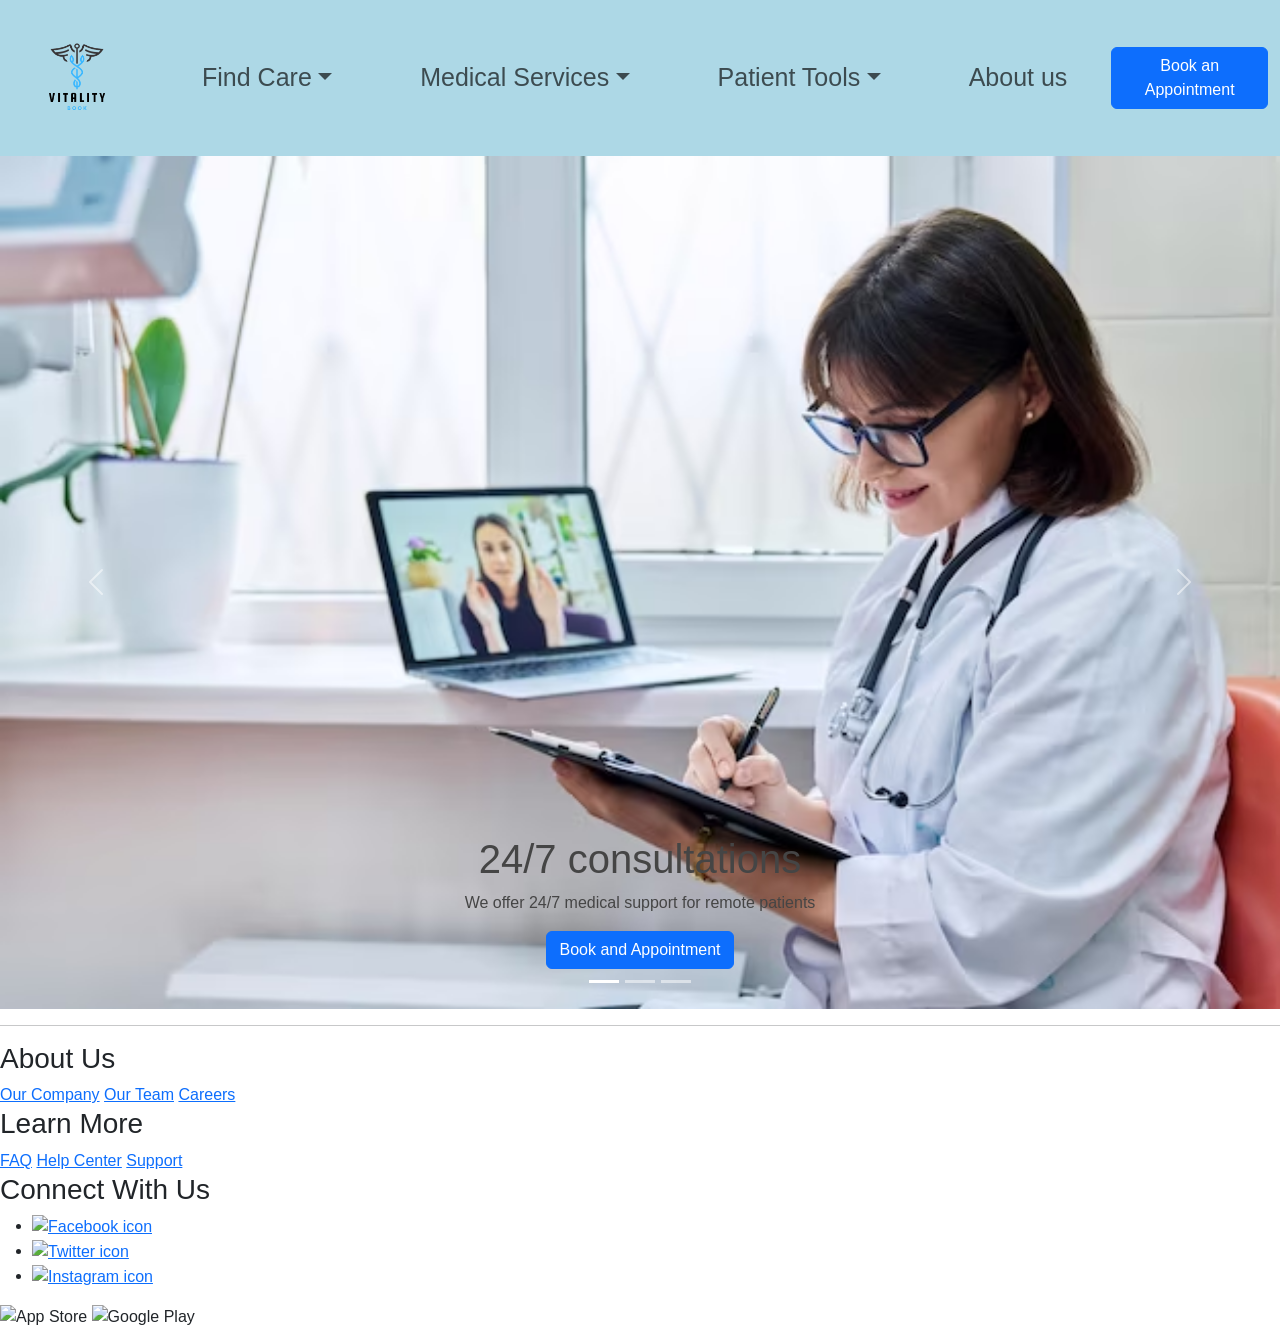
==== index.html @ 5de540a4 "add modified index.html" ====
<!DOCTYPE html>
<html lang="en">
  <head>
    <meta charset="UTF-8" />
    <meta name="viewport" content="width=device-width, initial-scale=1.0" />
    <link
      rel="stylesheet"
      href="https://cdn.jsdelivr.net/npm/bootstrap@5.2.0/dist/css/bootstrap.min.css"
    />
    <script src="https://ajax.googleapis.com/ajax/libs/jquery/3.6.0/jquery.min.js"></script>
    <script src="https://cdn.jsdelivr.net/npm/bootstrap@5.2.0/dist/js/bootstrap.bundle.min.js"></script>

    <title>Document</title>
    <style>
      body {
        font-family: "Josefin Sans", sans-serif;
      }
      .navbar {
        background-color: #add8e6;
        font-size: 25px;
      }

      .navbar-nav {
        width: 100%;
        justify-content: space-around;
      }

      .navbar-nav .nav-item {
        text-align: center;
      }

      .navbar-nav .nav-link {
        display: block;
        padding: 8px 16px;
      }

      .navbar-toggler {
        order: -1;
      }

      .navbar-nav .btn {
        display: flex;
        align-items: center;
      }

      .hero-desc {
        color: #454545;
      }
    </style>
  </head>
  <body>
    <nav class="navbar navbar-expand-lg navbar-light">
      <div class="container-fluid">
        <!-- Logo -->
        <a class="navbar-brand" href="#">
          <img
            src="img/vit_book_logo.png"
            alt="Your Logo"
            height="130px"
            class="d-inline-block align-top"
          />
        </a>

        <!-- Navbar toggler button for small screens -->
        <button
          class="navbar-toggler"
          type="button"
          data-bs-toggle="collapse"
          data-bs-target="#navbarNav"
        >
          <span class="navbar-toggler-icon"></span>
        </button>

        <!-- Hamburger Icon for responsiveness -->
        <div class="collapse navbar-collapse" id="navbarNav">
          <ul class="navbar-nav">
            <!-- Dropdown 1 -->
            <li class="nav-item dropdown">
              <a
                class="nav-link dropdown-toggle"
                role="button"
                data-bs-toggle="dropdown"
                >Find Care</a
              >
              <ul class="dropdown-menu">
                <li><a class="dropdown-item" href="#">Find a Provider</a></li>
                <li><a class="dropdown-item" href="#">Find a Location</a></li>
                <li><a class="dropdown-item" href="#">ER/Urgent Care</a></li>
              </ul>
            </li>

            <!-- Dropdown 2 -->
            <li class="nav-item dropdown">
              <a
                class="nav-link dropdown-toggle"
                role="button"
                data-bs-toggle="dropdown"
                >Medical Services</a
              >
              <ul class="dropdown-menu">
                <li><a class="dropdown-item" href="#">Primary Care</a></li>
                <li><a class="dropdown-item" href="#">Cancer Care</a></li>
                <li><a class="dropdown-item" href="#">Neurosciences</a></li>
                <li>
                  <a class="dropdown-item" href="#">More Health Services</a>
                </li>
              </ul>
            </li>

            <!-- Dropdown 3 -->
            <li class="nav-item dropdown">
              <a
                class="nav-link dropdown-toggle"
                role="button"
                data-bs-toggle="dropdown"
                >Patient Tools</a
              >
              <ul class="dropdown-menu">
                <li><a class="dropdown-item" href="#">Patient Portal</a></li>
                <li><a class="dropdown-item" href="#">Pay my Bill</a></li>
                <li><a class="dropdown-item" href="#">Medical Records</a></li>
              </ul>
            </li>

            <!-- About link -->
            <li class="nav-item">
              <a class="nav-link" href="#">About us</a>
            </li>
          </ul>

          <!-- Button -->
          <button class="btn btn-primary">Book an Appointment</button>
        </div>
      </div>
    </nav>

    <!-- END OF NAVBAR -->

    <!-- START OF HERO SECTION -->

    <!-- carousel hero section -->

    <div
      id="vitality-hero"
      class="carousel slide"
      data-bs-ride="carousel"
      data-bs-interval="6000"
    >
      <div class="carousel-indicators">
        <button
          data-bs-target="#vitality-hero"
          data-bs-slide-to="0"
          class="active"
        ></button>
        <button data-bs-target="#vitality-hero" data-bs-slide-to="1"></button>
        <button data-bs-target="#vitality-hero" data-bs-slide-to="2"></button>
      </div>

      <!-- Carousel images section -->

      <div class="carousel-inner">
        <div class="carousel-item active">
          <img
            src="img/online-consultation.avif"
            alt="online consultation"
            class="d-block w-100"
          />
          <div class="carousel-caption d-none d-md-block">
            <h1 class="hero-desc">24/7 consultations</h1>
            <p class="hero-desc">
              We offer 24/7 medical support for remote patients
            </p>
            <button class="btn btn-primary" href="#">
              Book and Appointment
            </button>
          </div>
        </div>

        <div class="carousel-item">
          <img
            src="img/online-prescription.webp"
            alt="online-prescription"
            class="d-block w-100"
          />
          <div class="carousel-caption d-none d-md-block">
            <h1 class="hero-desc">Online Prescriptions</h1>
            <p class="hero-desc">
              We give out online prescriptions to our clients
            </p>
            <button class="btn btn-primary" href="#">
              Book and Appointment
            </button>
          </div>
        </div>

        <div class="carousel-item">
          <img
            src="img/online-consultation-2.jpg"
            alt="online-consultation"
            class="d-block w-100"
          />
          <div class="carousel-caption d-none d-md-block">
            <h1 class="hero-desc">100% Online consultations</h1>
            <p class="hero-desc">
              We offer online consultations with our medical professionals
            </p>
            <button class="btn btn-primary" href="#">
              Book and Appointment
            </button>
          </div>
        </div>
      </div>

      <!-- Hero Section Control buttons -->
      <button
        class="carousel-control-prev"
        type="button"
        data-bs-target="#vitality-hero"
        data-bs-slide="prev"
      >
        <span class="carousel-control-prev-icon"></span>
      </button>

      <button
        class="carousel-control-next"
        type="button"
        data-bs-target="#vitality-hero"
        data-bs-slide="next"
      >
        <span class="carousel-control-next-icon"></span>
      </button>
    </div>

    <!-- END OF HERO SECTION -->

    <!-- FOOTER SECTION -->
    <footer class="footer">
      <hr class="footer-divider" />
      <!-- Divider -->

      <div class="footer-container">
        <!-- Section 1 -->
        <div class="footer-section">
          <h3>About Us</h3>
          <a href="#">Our Company</a>
          <a href="#">Our Team</a>
          <a href="#">Careers</a>
        </div>

        <!-- Section 2 -->
        <div class="footer-section">
          <h3>Learn More</h3>
          <a href="#">FAQ</a>
          <a href="#">Help Center</a>
          <a href="#">Support</a>
        </div>

        <!-- Section 3 -->
        <div class="footer-section">
          <h3>Connect With Us</h3>
          <ul class="social-icons">
            <li>
              <a href="#" aria-label="Follow us on Facebook"
                ><img
                  src="img/facebookicon.jpeg"
                  alt="Facebook icon"
                  class="social-icon"
              /></a>
            </li>
            <li>
              <a href="#" aria-label="Follow us on Twitter"
                ><img
                  src="img/twitterlogo.jpeg"
                  alt="Twitter icon"
                  class="social-icon"
              /></a>
            </li>
            <li>
              <a href="#" aria-label="Follow us on Instagram"
                ><img
                  src="img/instagramlogo.jpeg"
                  alt="Instagram icon"
                  class="social-icon"
              /></a>
            </li>
          </ul>
        </div>

        <!-- App Store Links -->
        <div class="app-stores">
          <img src="appstore.png" alt="App Store" />
          <img src="googleplay.png" alt="Google Play" />
        </div>
      </div>
    </footer>
  </body>
</html>
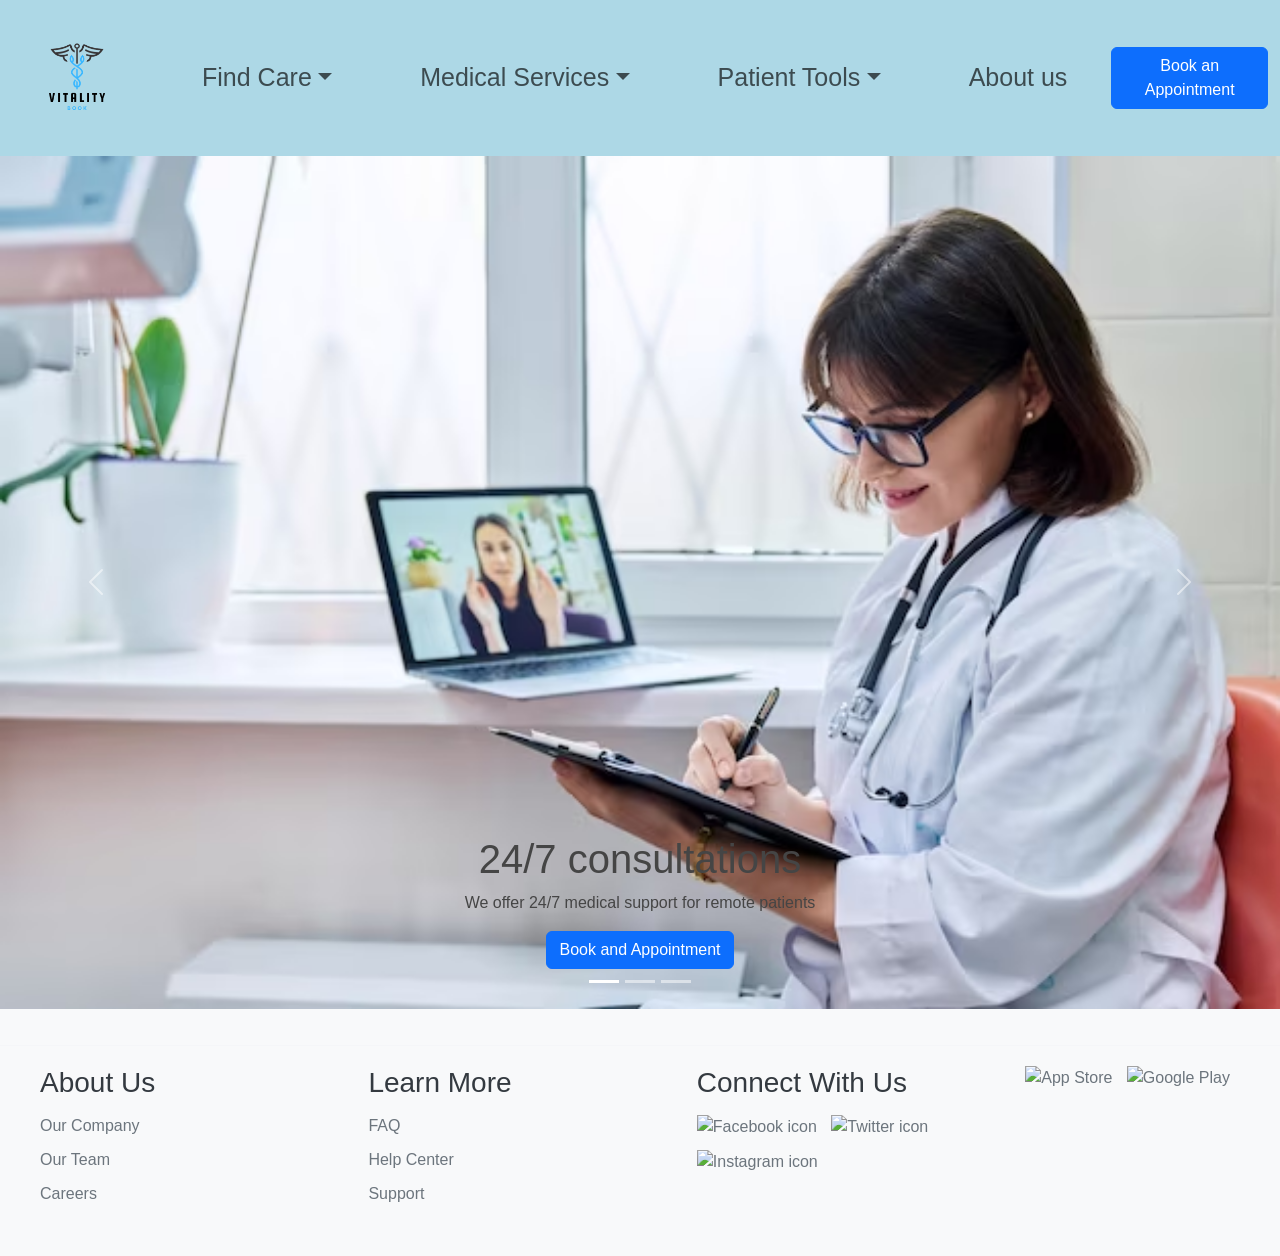
==== commit 0290a0a5: "Added index.html" ====
--- a/index.html
+++ b/index.html
@@ -9,6 +9,7 @@
     />
     <script src="https://ajax.googleapis.com/ajax/libs/jquery/3.6.0/jquery.min.js"></script>
     <script src="https://cdn.jsdelivr.net/npm/bootstrap@5.2.0/dist/js/bootstrap.bundle.min.js"></script>
+    <link rel="stylesheet" href="styles.css" />
 
     <title>Document</title>
     <style>
--- a/styles.css
+++ b/styles.css
@@ -0,0 +1,60 @@
+.footer {
+  background-color: #f8f9fa;
+  padding: 20px 0;
+  color: #6c757d;
+}
+
+.footer-divider {
+  border-top: 1px solid #e9ecef;
+  margin-bottom: 20px;
+}
+
+.footer-container {
+  display: flex;
+  flex-wrap: wrap;
+  justify-content: space-around;
+  max-width: 1200px;
+  margin: 0 auto;
+}
+
+.footer-section {
+  flex: 1;
+  min-width: 200px;
+  margin-bottom: 20px;
+}
+
+.footer-section h3 {
+  color: #343a40;
+  margin-bottom: 15px;
+}
+
+.footer-section a {
+  display: block;
+  color: inherit;
+  text-decoration: none;
+  margin-bottom: 10px;
+}
+
+.footer-section a:hover {
+  text-decoration: underline;
+}
+
+.social-icons {
+  list-style: none;
+  padding: 0;
+}
+
+.social-icons li {
+  display: inline-block;
+  margin-right: 10px;
+}
+
+.social-icon {
+  width: 32px;
+  height: auto;
+}
+
+.app-stores img {
+  max-width: 150px;
+  margin-right: 10px;
+}
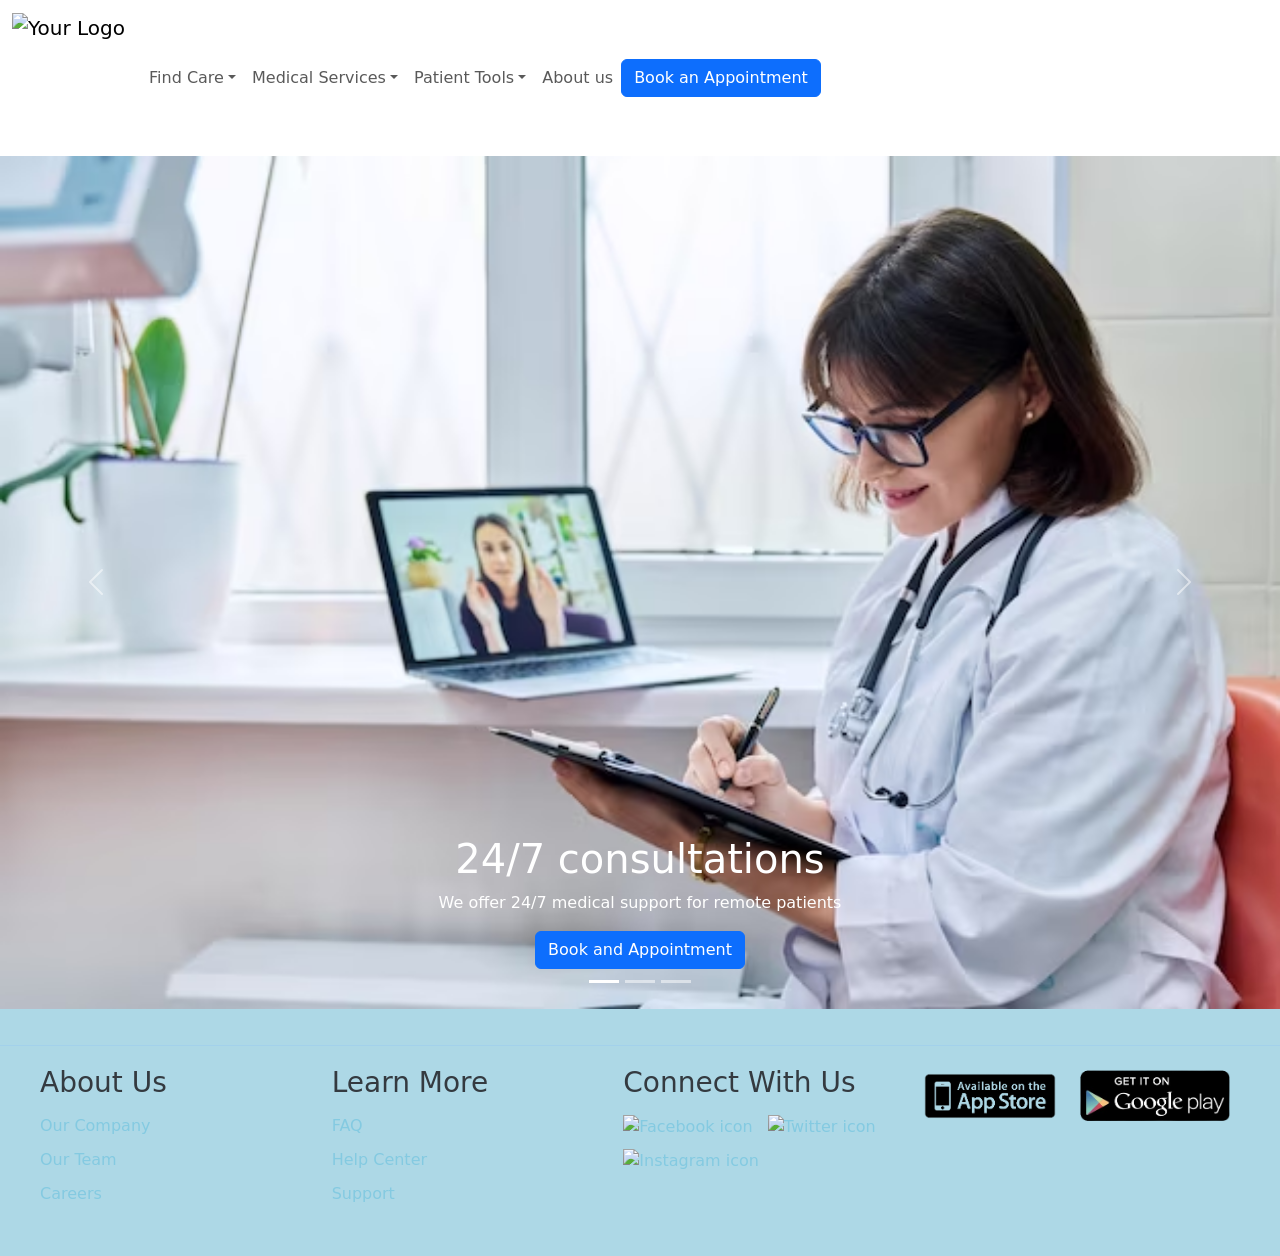
==== commit 44fe7b50: "Added modified index.html" ====
--- a/index.html
+++ b/index.html
@@ -12,42 +12,6 @@
     <link rel="stylesheet" href="styles.css" />
 
     <title>Document</title>
-    <style>
-      body {
-        font-family: "Josefin Sans", sans-serif;
-      }
-      .navbar {
-        background-color: #add8e6;
-        font-size: 25px;
-      }
-
-      .navbar-nav {
-        width: 100%;
-        justify-content: space-around;
-      }
-
-      .navbar-nav .nav-item {
-        text-align: center;
-      }
-
-      .navbar-nav .nav-link {
-        display: block;
-        padding: 8px 16px;
-      }
-
-      .navbar-toggler {
-        order: -1;
-      }
-
-      .navbar-nav .btn {
-        display: flex;
-        align-items: center;
-      }
-
-      .hero-desc {
-        color: #454545;
-      }
-    </style>
   </head>
   <body>
     <nav class="navbar navbar-expand-lg navbar-light">
@@ -55,7 +19,7 @@
         <!-- Logo -->
         <a class="navbar-brand" href="#">
           <img
-            src="img/vit_book_logo.png"
+            src="img/vitality_book.png"
             alt="Your Logo"
             height="130px"
             class="d-inline-block align-top"
@@ -263,7 +227,7 @@
             <li>
               <a href="#" aria-label="Follow us on Facebook"
                 ><img
-                  src="img/facebookicon.jpeg"
+                  src="img/fb_logo.png"
                   alt="Facebook icon"
                   class="social-icon"
               /></a>
@@ -271,7 +235,7 @@
             <li>
               <a href="#" aria-label="Follow us on Twitter"
                 ><img
-                  src="img/twitterlogo.jpeg"
+                  src="img/x_logo.webp"
                   alt="Twitter icon"
                   class="social-icon"
               /></a>
@@ -279,7 +243,7 @@
             <li>
               <a href="#" aria-label="Follow us on Instagram"
                 ><img
-                  src="img/instagramlogo.jpeg"
+                  src="img/instagram_logo.png"
                   alt="Instagram icon"
                   class="social-icon"
               /></a>
@@ -289,8 +253,8 @@
 
         <!-- App Store Links -->
         <div class="app-stores">
-          <img src="appstore.png" alt="App Store" />
-          <img src="googleplay.png" alt="Google Play" />
+          <img src="img/app_store.png" alt="App Store" />
+          <img src="img/google_play.png" alt="Google Play" />
         </div>
       </div>
     </footer>
--- a/styles.css
+++ b/styles.css
@@ -1,11 +1,11 @@
 .footer {
-  background-color: #f8f9fa;
+  background-color: lightblue;
   padding: 20px 0;
-  color: #6c757d;
+  color: rgb(132, 202, 225);
 }
 
 .footer-divider {
-  border-top: 1px solid #e9ecef;
+  border-top: 1px solid #85bdf5;
   margin-bottom: 20px;
 }
 
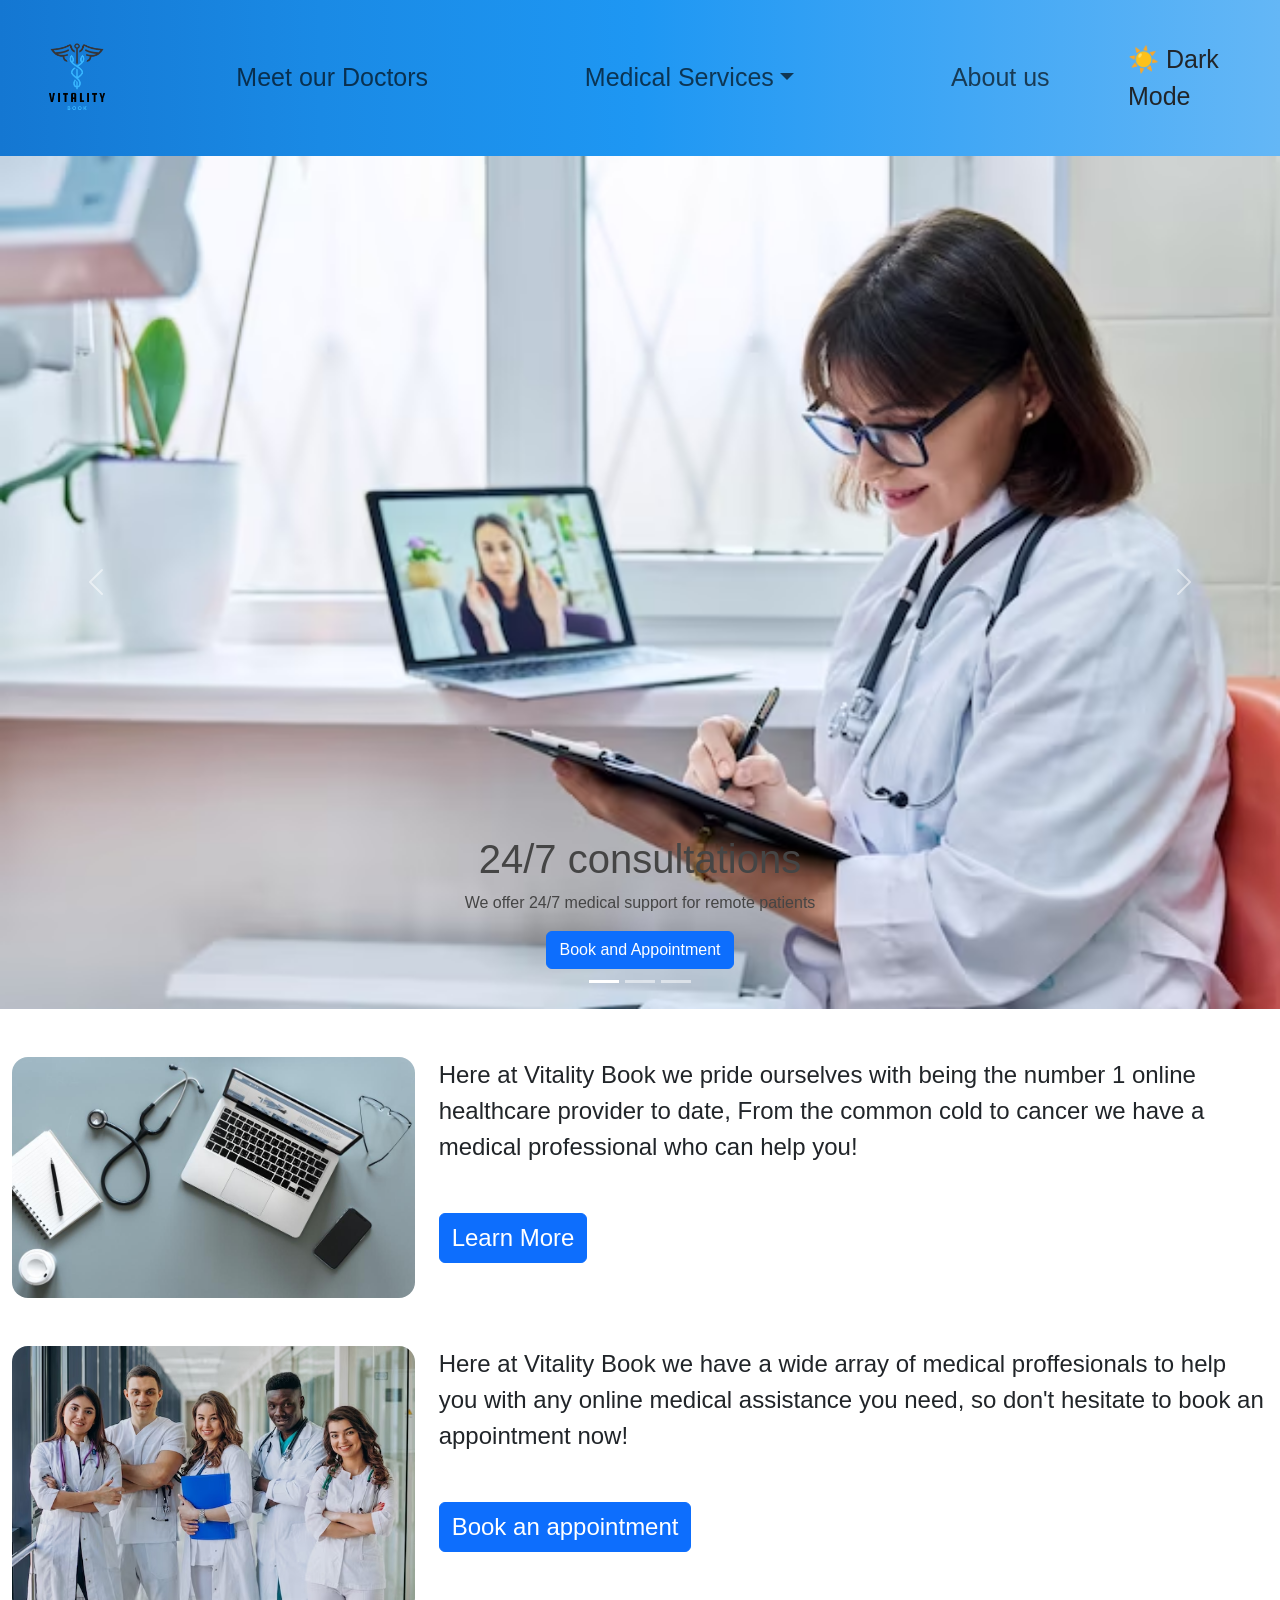
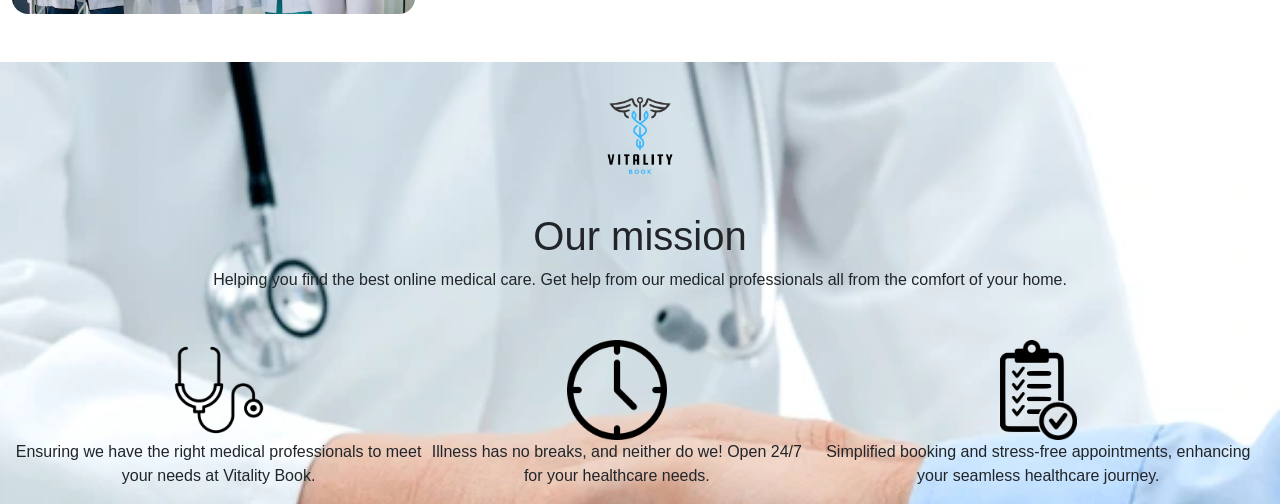
==== commit 350c946f: "test" ====
--- a/index.html
+++ b/index.html
@@ -9,17 +9,20 @@
     />
     <script src="https://ajax.googleapis.com/ajax/libs/jquery/3.6.0/jquery.min.js"></script>
     <script src="https://cdn.jsdelivr.net/npm/bootstrap@5.2.0/dist/js/bootstrap.bundle.min.js"></script>
-    <link rel="stylesheet" href="styles.css" />
-
-    <title>Document</title>
+
+    <title>Vitality book-Home</title>
+    <link rel="stylesheet" href="CSS files/CSS-navbar&fonts.css" />
+    <link rel="stylesheet" href="CSS files/CSS-Darkmode.css" />
+    <link rel="stylesheet" href="CSS files/CSS-Home.css" />
+    <script src="JS files/darkmode.js"></script>
   </head>
   <body>
-    <nav class="navbar navbar-expand-lg navbar-light">
+    <nav class="navbar navbar-expand-lg sticky-top">
       <div class="container-fluid">
         <!-- Logo -->
-        <a class="navbar-brand" href="#">
-          <img
-            src="img/vitality_book.png"
+        <a class="navbar-brand" href="mp2-home.html">
+          <img
+            src="img/vit_book_logo.png"
             alt="Your Logo"
             height="130px"
             class="d-inline-block align-top"
@@ -35,26 +38,16 @@
         >
           <span class="navbar-toggler-icon"></span>
         </button>
-
-        <!-- Hamburger Icon for responsiveness -->
+        <!-- Meet our doctors link -->
         <div class="collapse navbar-collapse" id="navbarNav">
           <ul class="navbar-nav">
-            <!-- Dropdown 1 -->
-            <li class="nav-item dropdown">
-              <a
-                class="nav-link dropdown-toggle"
-                role="button"
-                data-bs-toggle="dropdown"
-                >Find Care</a
+            <li class="nav-item">
+              <a class="nav-link" href="mp2-meet_our_doctors.html"
+                >Meet our Doctors</a
               >
-              <ul class="dropdown-menu">
-                <li><a class="dropdown-item" href="#">Find a Provider</a></li>
-                <li><a class="dropdown-item" href="#">Find a Location</a></li>
-                <li><a class="dropdown-item" href="#">ER/Urgent Care</a></li>
-              </ul>
             </li>
 
-            <!-- Dropdown 2 -->
+            <!-- Dropdown -->
             <li class="nav-item dropdown">
               <a
                 class="nav-link dropdown-toggle"
@@ -72,29 +65,16 @@
               </ul>
             </li>
 
-            <!-- Dropdown 3 -->
-            <li class="nav-item dropdown">
-              <a
-                class="nav-link dropdown-toggle"
-                role="button"
-                data-bs-toggle="dropdown"
-                >Patient Tools</a
-              >
-              <ul class="dropdown-menu">
-                <li><a class="dropdown-item" href="#">Patient Portal</a></li>
-                <li><a class="dropdown-item" href="#">Pay my Bill</a></li>
-                <li><a class="dropdown-item" href="#">Medical Records</a></li>
-              </ul>
-            </li>
-
             <!-- About link -->
             <li class="nav-item">
               <a class="nav-link" href="#">About us</a>
             </li>
           </ul>
 
-          <!-- Button -->
-          <button class="btn btn-primary">Book an Appointment</button>
+          <!-- Darkmode Toggler -->
+          <div id="darkModeToggle" onclick="DarkMode()">
+            <span id="modeIcon">🌙</span> Dark Mode
+          </div>
         </div>
       </div>
     </nav>
@@ -106,19 +86,20 @@
     <!-- carousel hero section -->
 
     <div
-      id="vitality-hero"
+      id="site-hero"
       class="carousel slide"
       data-bs-ride="carousel"
-      data-bs-interval="6000"
+      data-bs-interval="5000"
+      id="hero-images"
     >
       <div class="carousel-indicators">
         <button
-          data-bs-target="#vitality-hero"
+          data-bs-target="#site-hero"
           data-bs-slide-to="0"
           class="active"
         ></button>
-        <button data-bs-target="#vitality-hero" data-bs-slide-to="1"></button>
-        <button data-bs-target="#vitality-hero" data-bs-slide-to="2"></button>
+        <button data-bs-target="#site-hero" data-bs-slide-to="1"></button>
+        <button data-bs-target="#site-hero" data-bs-slide-to="2"></button>
       </div>
 
       <!-- Carousel images section -->
@@ -135,7 +116,7 @@
             <p class="hero-desc">
               We offer 24/7 medical support for remote patients
             </p>
-            <button class="btn btn-primary" href="#">
+            <button class="btn btn-primary" href="mp2-book_appointment.html">
               Book and Appointment
             </button>
           </div>
@@ -152,7 +133,7 @@
             <p class="hero-desc">
               We give out online prescriptions to our clients
             </p>
-            <button class="btn btn-primary" href="#">
+            <button class="btn btn-primary" href="mp2-book_appointment.html">
               Book and Appointment
             </button>
           </div>
@@ -169,7 +150,7 @@
             <p class="hero-desc">
               We offer online consultations with our medical professionals
             </p>
-            <button class="btn btn-primary" href="#">
+            <button class="btn btn-primary" href="mp2-book_appointment.html">
               Book and Appointment
             </button>
           </div>
@@ -198,65 +179,85 @@
 
     <!-- END OF HERO SECTION -->
 
-    <!-- FOOTER SECTION -->
-    <footer class="footer">
-      <hr class="footer-divider" />
-      <!-- Divider -->
-
-      <div class="footer-container">
-        <!-- Section 1 -->
-        <div class="footer-section">
-          <h3>About Us</h3>
-          <a href="#">Our Company</a>
-          <a href="#">Our Team</a>
-          <a href="#">Careers</a>
-        </div>
-
-        <!-- Section 2 -->
-        <div class="footer-section">
-          <h3>Learn More</h3>
-          <a href="#">FAQ</a>
-          <a href="#">Help Center</a>
-          <a href="#">Support</a>
-        </div>
-
-        <!-- Section 3 -->
-        <div class="footer-section">
-          <h3>Connect With Us</h3>
-          <ul class="social-icons">
-            <li>
-              <a href="#" aria-label="Follow us on Facebook"
-                ><img
-                  src="img/fb_logo.png"
-                  alt="Facebook icon"
-                  class="social-icon"
-              /></a>
-            </li>
-            <li>
-              <a href="#" aria-label="Follow us on Twitter"
-                ><img
-                  src="img/x_logo.webp"
-                  alt="Twitter icon"
-                  class="social-icon"
-              /></a>
-            </li>
-            <li>
-              <a href="#" aria-label="Follow us on Instagram"
-                ><img
-                  src="img/instagram_logo.png"
-                  alt="Instagram icon"
-                  class="social-icon"
-              /></a>
-            </li>
-          </ul>
-        </div>
-
-        <!-- App Store Links -->
-        <div class="app-stores">
-          <img src="img/app_store.png" alt="App Store" />
-          <img src="img/google_play.png" alt="Google Play" />
-        </div>
-      </div>
-    </footer>
+    <div class="container-fluid mt-5">
+      <div class="row">
+        <div class="col-lg-4 max-height-200">
+          <img src="img/laptop.jpg" alt="laptop" class="img-fluid rounded-4" />
+        </div>
+        <div class="col-lg-8 fs-4">
+          Here at Vitality Book we pride ourselves with being the number 1
+          online healthcare provider to date, From the common cold to cancer we
+          have a medical professional who can help you!
+          <div>
+            <a href="#" class="btn btn-primary mt-5 fs-4">Learn More</a>
+          </div>
+        </div>
+      </div>
+    </div>
+
+    <div class="container-fluid mt-5">
+      <div class="row">
+        <div class="col-lg-4 max-height-200">
+          <img
+            src="img/doctor_team.avif"
+            alt="doctors"
+            class="img-fluid rounded-4"
+          />
+        </div>
+        <div class="col-lg-8 fs-4">
+          Here at Vitality Book we have a wide array of medical proffesionals to
+          help you with any online medical assistance you need, so don't
+          hesitate to book an appointment now!
+          <div>
+            <a
+              href="mp2-book_appointment.html"
+              class="btn btn-primary mt-5 fs-4"
+              >Book an appointment</a
+            >
+          </div>
+        </div>
+      </div>
+    </div>
+
+    <div class="container-fluid mt-5 ml-4 mr-4 text-center service">
+      <img
+        src="img/vit_book_logo.png"
+        alt="vitality book logo"
+        class="service-logo"
+      />
+      <h1 class="font-weight-bold">Our mission</h1>
+      <p>
+        Helping you find the best online medical care. Get help from our medical
+        professionals all from the comfort of your home.
+      </p>
+      <!-- Small logos to describe the service -->
+      <div class="d-flex justify-content-around mt-5">
+        <div class="text-center">
+          <img
+            src="img/stetoscope.png"
+            alt="stetoscope"
+            class="service-logo-1"
+          />
+          <p>
+            Ensuring we have the right medical professionals to meet your needs
+            at Vitality Book.
+          </p>
+        </div>
+        <div class="text-center">
+          <img src="img/clock.png" alt="clock" class="service-logo-1" />
+          <p>
+            Illness has no breaks, and neither do we! Open 24/7 for your
+            healthcare needs.
+          </p>
+        </div>
+        <div class="text-center">
+          <img src="img/checklist.png" alt="checklist" class="service-logo-1" />
+          <p>
+            Simplified booking and stress-free appointments, enhancing your
+            seamless healthcare journey.
+          </p>
+        </div>
+      </div>
+    </div>
   </body>
 </html>
--- a/CSS files/CSS-navbar&fonts.css
+++ b/CSS files/CSS-navbar&fonts.css
@@ -0,0 +1,47 @@
+body {
+  font-family: "Josefin Sans", sans-serif;
+}
+
+.navbar {
+  background: linear-gradient(
+    to right,
+    #1477d2,
+    #1a8ae5,
+    #1e97f3,
+    #41a7f5,
+    #64b7f6
+  );
+  font-size: 25px;
+}
+
+.navbar-nav {
+  width: 100%;
+  justify-content: space-around;
+}
+
+.navbar-nav .nav-item {
+  text-align: center;
+}
+
+.navbar-nav .nav-link {
+  display: block;
+  padding: 8px 16px;
+  transition: background 0.3s ease;
+}
+
+.navbar-nav .nav-link:hover {
+  background: #add8e6;
+}
+
+.navbar-toggler {
+  order: -1;
+}
+
+.navbar-nav .btn {
+  display: flex;
+  align-items: center;
+}
+
+.hero-desc {
+  color: #454545;
+}
--- a/CSS files/CSS-Darkmode.css
+++ b/CSS files/CSS-Darkmode.css
@@ -0,0 +1,12 @@
+body {
+  transition: background-color 1.5s;
+}
+
+.dark-mode {
+  background-color: #222;
+  color: #fff;
+}
+
+#darkModeToggle {
+  cursor: pointer;
+}
--- a/CSS files/CSS-Home.css
+++ b/CSS files/CSS-Home.css
@@ -0,0 +1,14 @@
+.service {
+  background-image: url(../img/congrats.webp);
+  background-size: cover;
+}
+
+.service-logo {
+  max-width: 150px;
+  height: auto;
+}
+
+.service-logo-1 {
+  max-width: 100px;
+  max-height: 100px;
+}
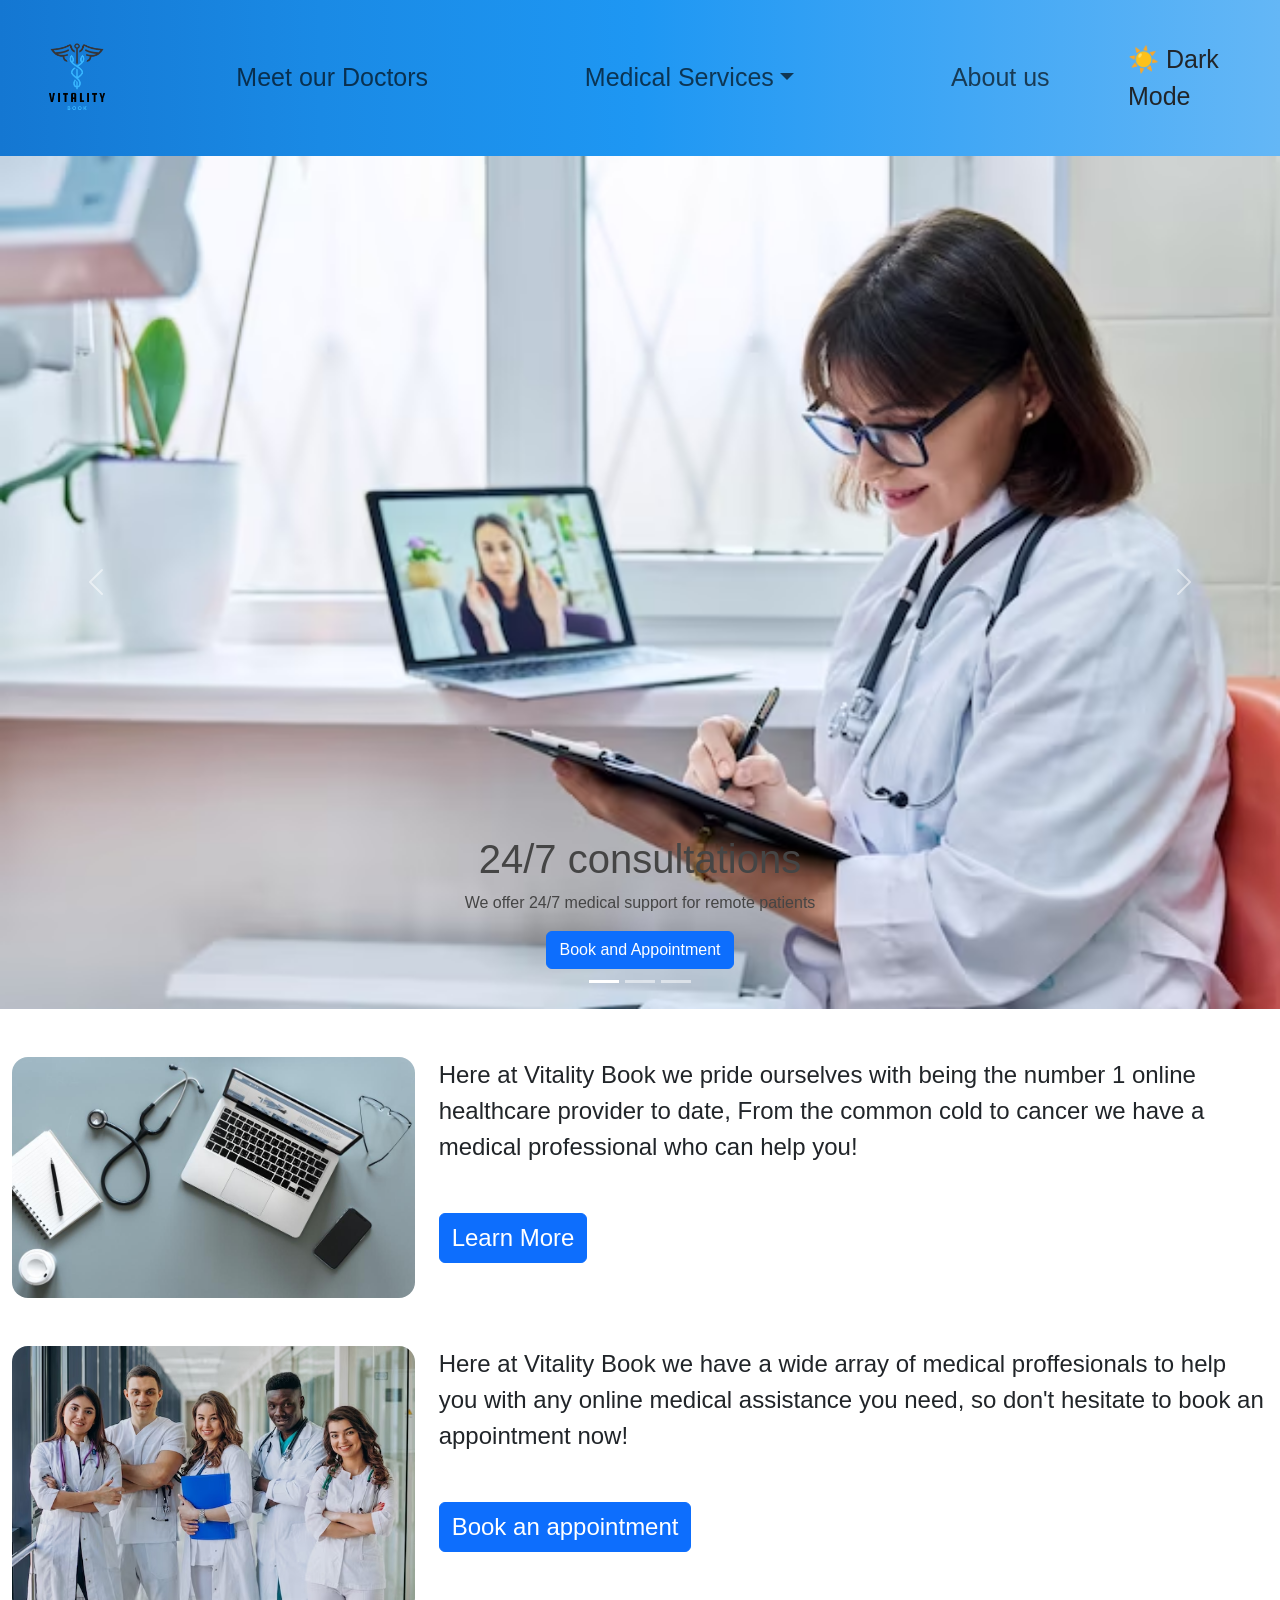
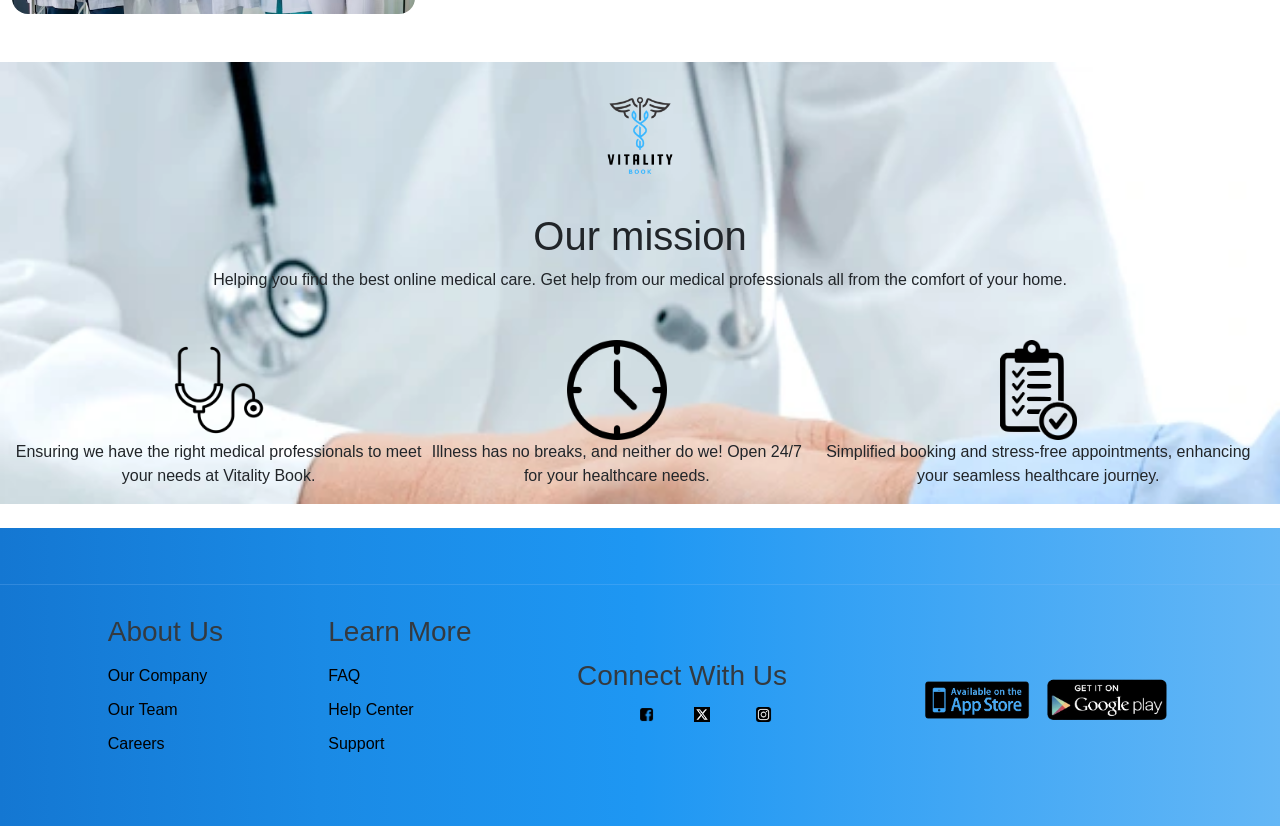
==== commit 26f39c29: "Fixed design conflicts and added links to our buttons, also did some fine tuning" ====
--- a/index.html
+++ b/index.html
@@ -10,17 +10,17 @@
     <script src="https://ajax.googleapis.com/ajax/libs/jquery/3.6.0/jquery.min.js"></script>
     <script src="https://cdn.jsdelivr.net/npm/bootstrap@5.2.0/dist/js/bootstrap.bundle.min.js"></script>
 
-    <title>Vitality book-Home</title>
+    <title>Home</title>
     <link rel="stylesheet" href="CSS files/CSS-navbar&fonts.css" />
+    <link rel="stylesheet" href="CSS files/CSS-Home.css" />
     <link rel="stylesheet" href="CSS files/CSS-Darkmode.css" />
-    <link rel="stylesheet" href="CSS files/CSS-Home.css" />
     <script src="JS files/darkmode.js"></script>
   </head>
   <body>
     <nav class="navbar navbar-expand-lg sticky-top">
       <div class="container-fluid">
         <!-- Logo -->
-        <a class="navbar-brand" href="mp2-home.html">
+        <a class="navbar-brand" href="index.html">
           <img
             src="img/vit_book_logo.png"
             alt="Your Logo"
@@ -56,18 +56,27 @@
                 >Medical Services</a
               >
               <ul class="dropdown-menu">
-                <li><a class="dropdown-item" href="#">Primary Care</a></li>
-                <li><a class="dropdown-item" href="#">Cancer Care</a></li>
-                <li><a class="dropdown-item" href="#">Neurosciences</a></li>
                 <li>
-                  <a class="dropdown-item" href="#">More Health Services</a>
+                  <a class="dropdown-item" href="primary_services.html"
+                    >Primary Care</a
+                  >
+                </li>
+                <li>
+                  <a class="dropdown-item" href="cancer_care.html"
+                    >Cancer Care</a
+                  >
+                </li>
+                <li>
+                  <a class="dropdown-item" href="neurosciences.html"
+                    >Neurosciences</a
+                  >
                 </li>
               </ul>
             </li>
 
             <!-- About link -->
             <li class="nav-item">
-              <a class="nav-link" href="#">About us</a>
+              <a class="nav-link" href="about.html">About us</a>
             </li>
           </ul>
 
@@ -189,7 +198,9 @@
           online healthcare provider to date, From the common cold to cancer we
           have a medical professional who can help you!
           <div>
-            <a href="#" class="btn btn-primary mt-5 fs-4">Learn More</a>
+            <a href="about.html" class="btn btn-primary mt-5 fs-4"
+              >Learn More</a
+            >
           </div>
         </div>
       </div>
@@ -230,7 +241,7 @@
         Helping you find the best online medical care. Get help from our medical
         professionals all from the comfort of your home.
       </p>
-      <!-- Small logos to describe the service -->
+
       <div class="d-flex justify-content-around mt-5">
         <div class="text-center">
           <img
@@ -259,5 +270,66 @@
         </div>
       </div>
     </div>
+
+    <footer class="footer mt-4">
+      <hr class="footer-divider" />
+      <!-- Divider -->
+
+      <div class="footer-container">
+        <!-- Section 1 -->
+        <div class="footer-section">
+          <h3>About Us</h3>
+          <a href="#">Our Company</a>
+          <a href="#">Our Team</a>
+          <a href="#">Careers</a>
+        </div>
+
+        <!-- Section 2 -->
+        <div class="footer-section">
+          <h3>Learn More</h3>
+          <a href="#">FAQ</a>
+          <a href="#">Help Center</a>
+          <a href="#">Support</a>
+        </div>
+
+        <!-- Section 3 -->
+        <div class="footer-section">
+          <h3>Connect With Us</h3>
+          <ul class="social-icons">
+            <li>
+              <a href="#" aria-label="Follow us on Facebook">
+                <img
+                  src="img/img/fb_logo.png"
+                  alt="Facebook icon"
+                  class="social-icons"
+                />
+              </a>
+            </li>
+            <li>
+              <a href="#" aria-label="Follow us on Twitter"
+                ><img
+                  src="img/img/x_logo.webp"
+                  alt="Twitter icon"
+                  class="social-icons"
+              /></a>
+            </li>
+            <li>
+              <a href="#" aria-label="Follow us on Instagram"
+                ><img
+                  src="img/img/instagram_logo.png"
+                  alt="Instagram icon"
+                  class="social-icons"
+              /></a>
+            </li>
+          </ul>
+        </div>
+
+        <!-- App Store Links -->
+        <div class="app-stores">
+          <img src="img/img/app_store.png" alt="App Store" />
+          <img src="img/img/google_play.png" alt="Google Play" />
+        </div>
+      </div>
+    </footer>
   </body>
 </html>
--- a/CSS files/CSS-navbar&fonts.css
+++ b/CSS files/CSS-navbar&fonts.css
@@ -45,3 +45,96 @@
 .hero-desc {
   color: #454545;
 }
+
+.footer {
+  background: linear-gradient(
+    to right,
+    #1477d2,
+    #1a8ae5,
+    #1e97f3,
+    #41a7f5,
+    #64b7f6
+  );
+  padding: 40px 0;
+  color: #333;
+  text-align: center;
+  clear: both;
+}
+
+.footer-divider {
+  border-top: 1px solid #85bdf5;
+  margin-bottom: 30px;
+}
+
+.footer-container {
+  display: flex;
+  flex-direction: column;
+  align-items: center;
+  justify-content: center;
+  max-width: 1200px;
+  margin: 0 auto;
+  padding: 0 15px;
+}
+
+.footer-section {
+  display: flex;
+  flex-direction: column;
+  align-items: center;
+  margin-bottom: 20px;
+}
+
+@media (min-width: 768px) {
+  .footer-container {
+    flex-direction: row;
+    justify-content: space-around;
+  }
+  @media (max-width: 768px) {
+    .navbar-nav .nav-link,
+    .navbar-nav .dropdown-menu {
+      white-space: normal;
+    }
+  }
+  .footer-section {
+    align-items: flex-start;
+  }
+}
+
+.footer-section h3 {
+  color: #343a40;
+  margin-bottom: 15px;
+}
+
+.footer-section a {
+  color: #000;
+  text-decoration: none;
+  margin-bottom: 10px;
+}
+
+.social-icons {
+  display: flex;
+  justify-content: center;
+  list-style-type: none;
+  height: 15px;
+  margin: 0 10px;
+}
+
+.social-icons li {
+  margin: 0 10px;
+}
+
+.app-stores {
+  display: flex;
+  justify-content: center;
+}
+
+.app-stores img {
+  width: 120px;
+  margin: 0 5px;
+}
+
+/* Additional Hover Effects */
+.footer-section a:hover,
+.social-icons li:hover,
+.app-stores img:hover {
+  opacity: 0.8;
+}
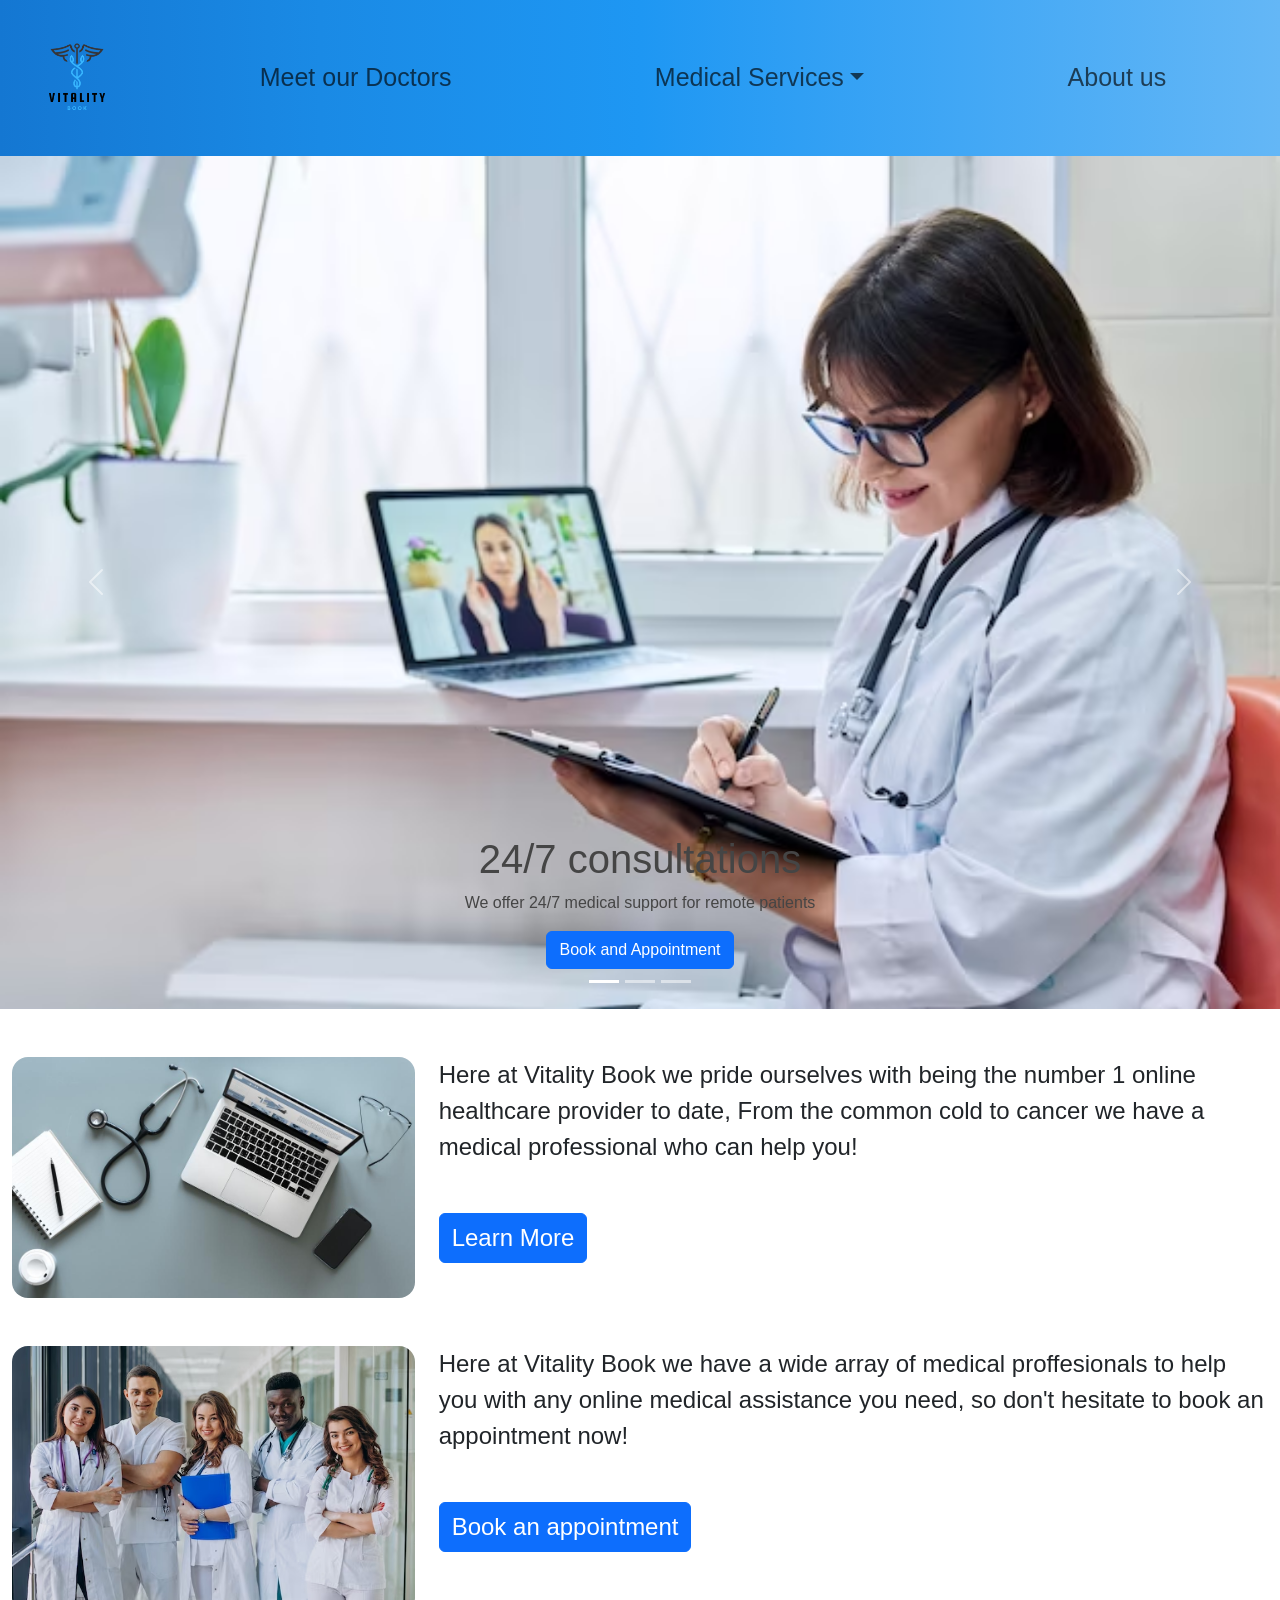
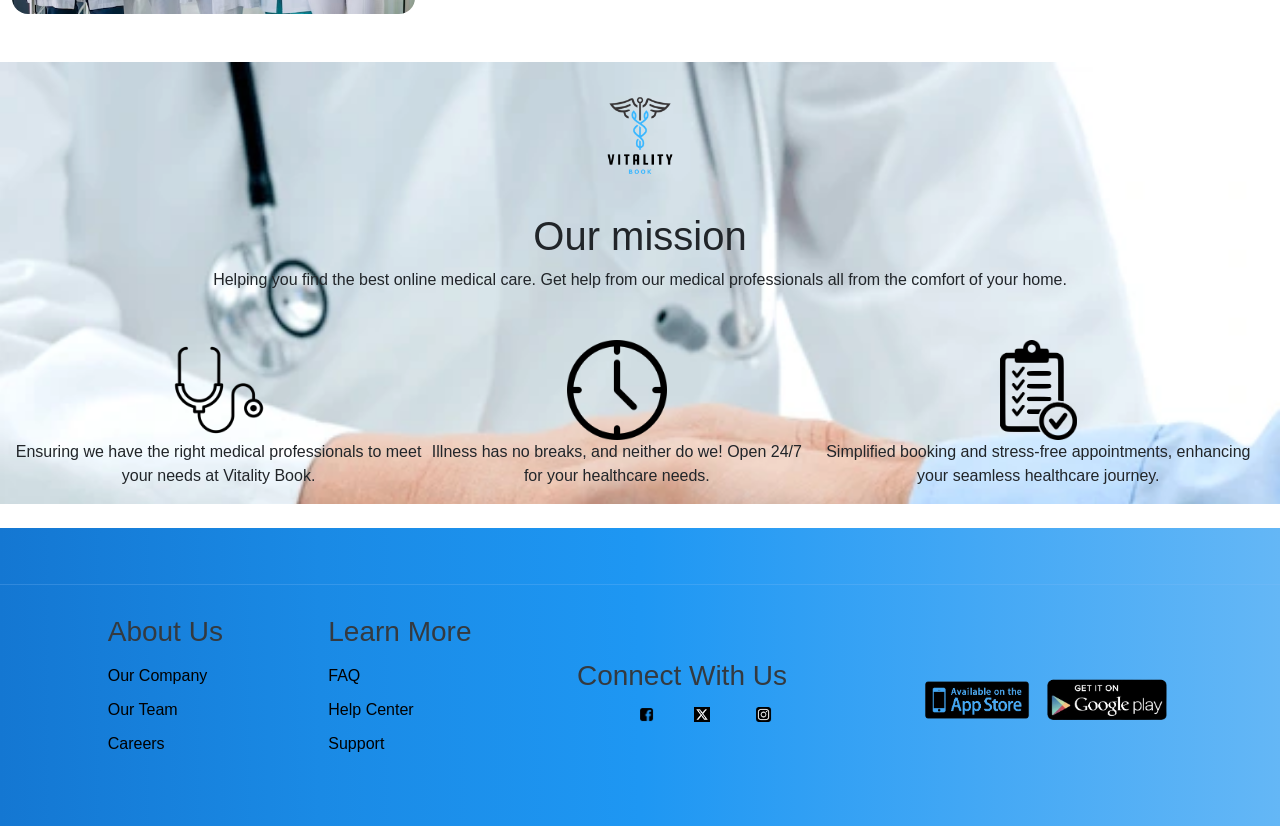
==== commit d1c9e35d: "Modified files" ====
--- a/index.html
+++ b/index.html
@@ -13,8 +13,6 @@
     <title>Home</title>
     <link rel="stylesheet" href="CSS files/CSS-navbar&fonts.css" />
     <link rel="stylesheet" href="CSS files/CSS-Home.css" />
-    <link rel="stylesheet" href="CSS files/CSS-Darkmode.css" />
-    <script src="JS files/darkmode.js"></script>
   </head>
   <body>
     <nav class="navbar navbar-expand-lg sticky-top">
@@ -79,11 +77,6 @@
               <a class="nav-link" href="about.html">About us</a>
             </li>
           </ul>
-
-          <!-- Darkmode Toggler -->
-          <div id="darkModeToggle" onclick="DarkMode()">
-            <span id="modeIcon">🌙</span> Dark Mode
-          </div>
         </div>
       </div>
     </nav>
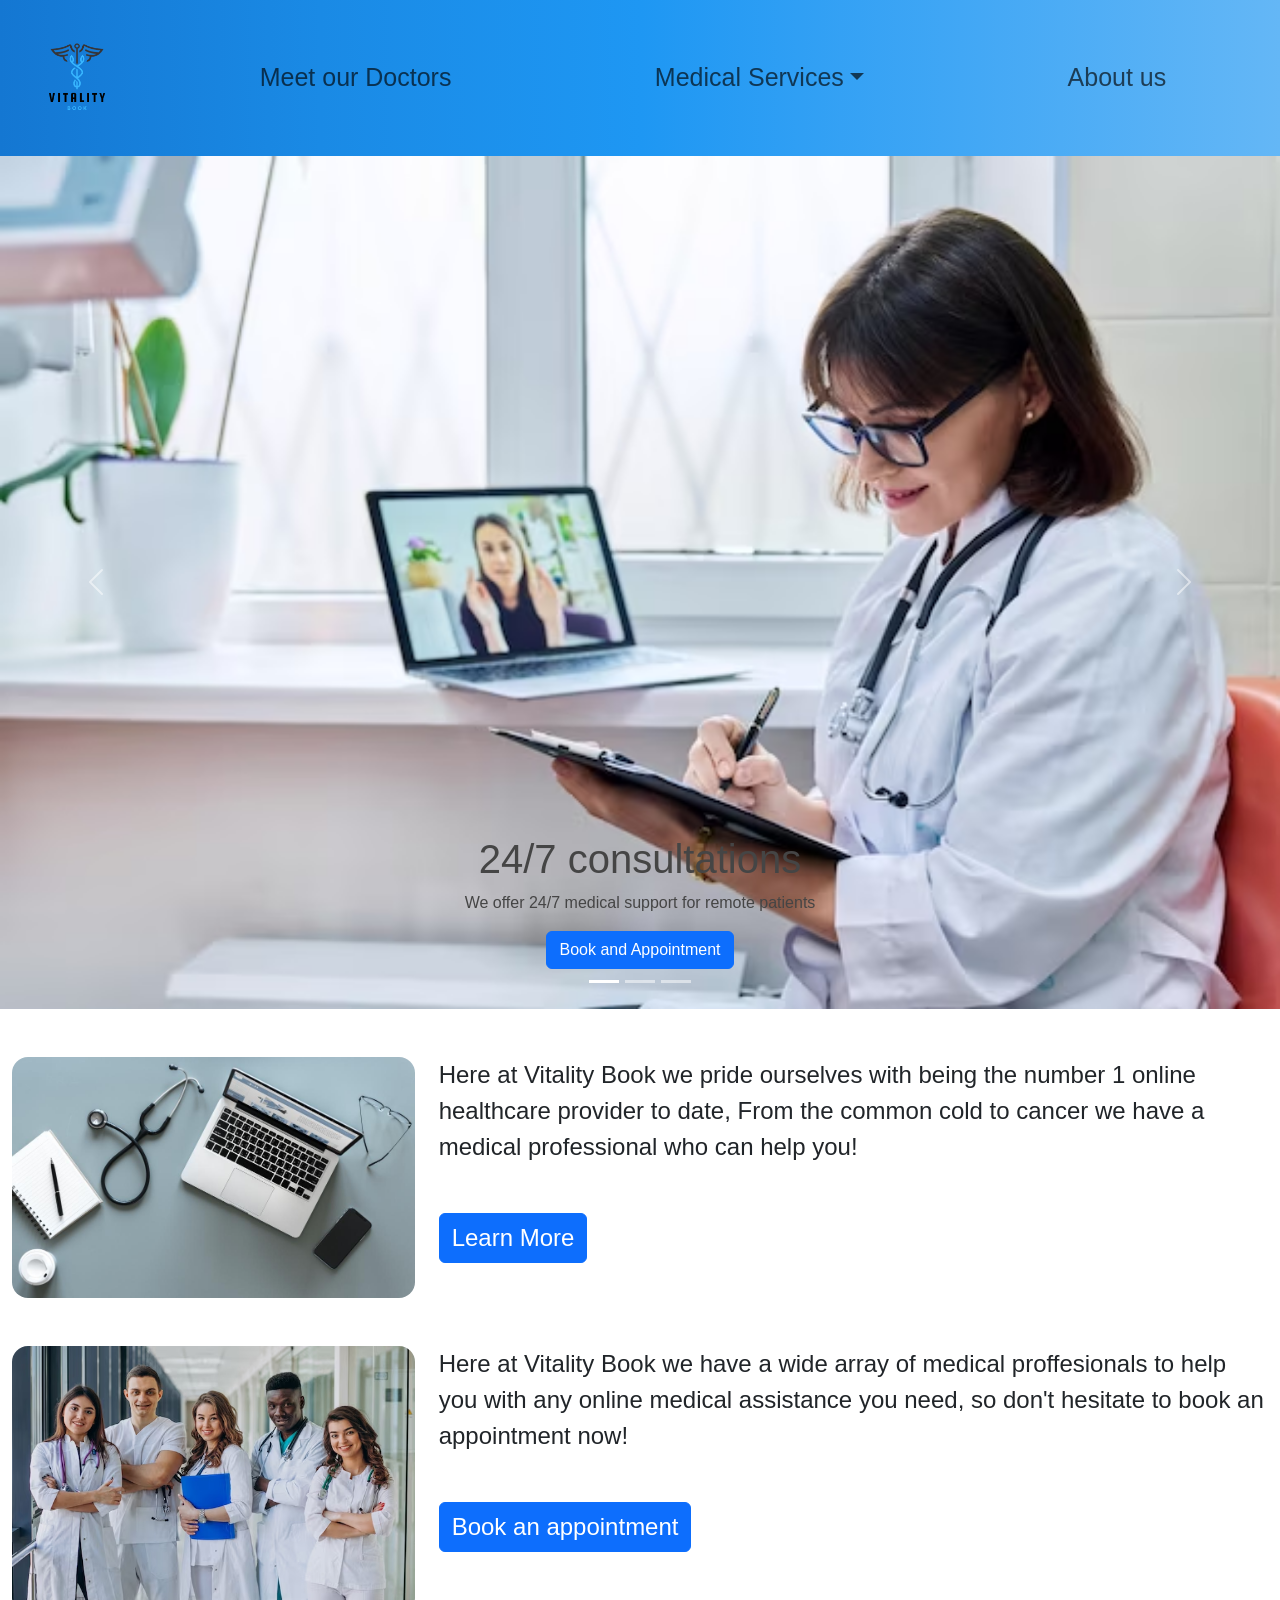
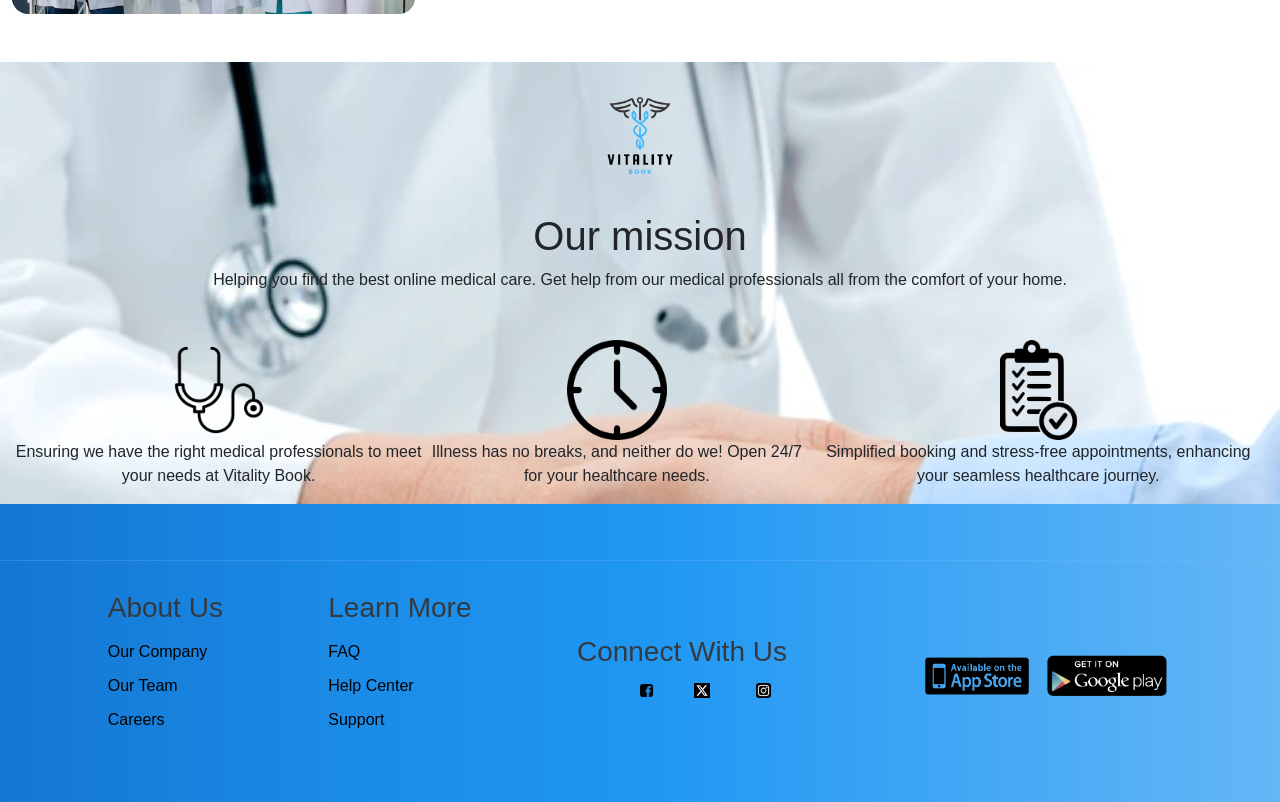
==== commit 30214f1b: "API is live, pushing to see if it works for the whole team" ====
--- a/index.html
+++ b/index.html
@@ -118,9 +118,9 @@
             <p class="hero-desc">
               We offer 24/7 medical support for remote patients
             </p>
-            <button class="btn btn-primary" href="mp2-book_appointment.html">
+            <a class="btn btn-primary" href="mp2-book_appointment.html">
               Book and Appointment
-            </button>
+            </a>
           </div>
         </div>
 
@@ -135,9 +135,9 @@
             <p class="hero-desc">
               We give out online prescriptions to our clients
             </p>
-            <button class="btn btn-primary" href="mp2-book_appointment.html">
+            <a class="btn btn-primary" href="mp2-book_appointment.html">
               Book and Appointment
-            </button>
+            </a>
           </div>
         </div>
 
@@ -152,9 +152,9 @@
             <p class="hero-desc">
               We offer online consultations with our medical professionals
             </p>
-            <button class="btn btn-primary" href="mp2-book_appointment.html">
+            <a class="btn btn-primary" href="mp2-book_appointment.html">
               Book and Appointment
-            </button>
+            </a>
           </div>
         </div>
       </div>
@@ -264,7 +264,7 @@
       </div>
     </div>
 
-    <footer class="footer mt-4">
+    <footer class="footer">
       <hr class="footer-divider" />
       <!-- Divider -->
 
